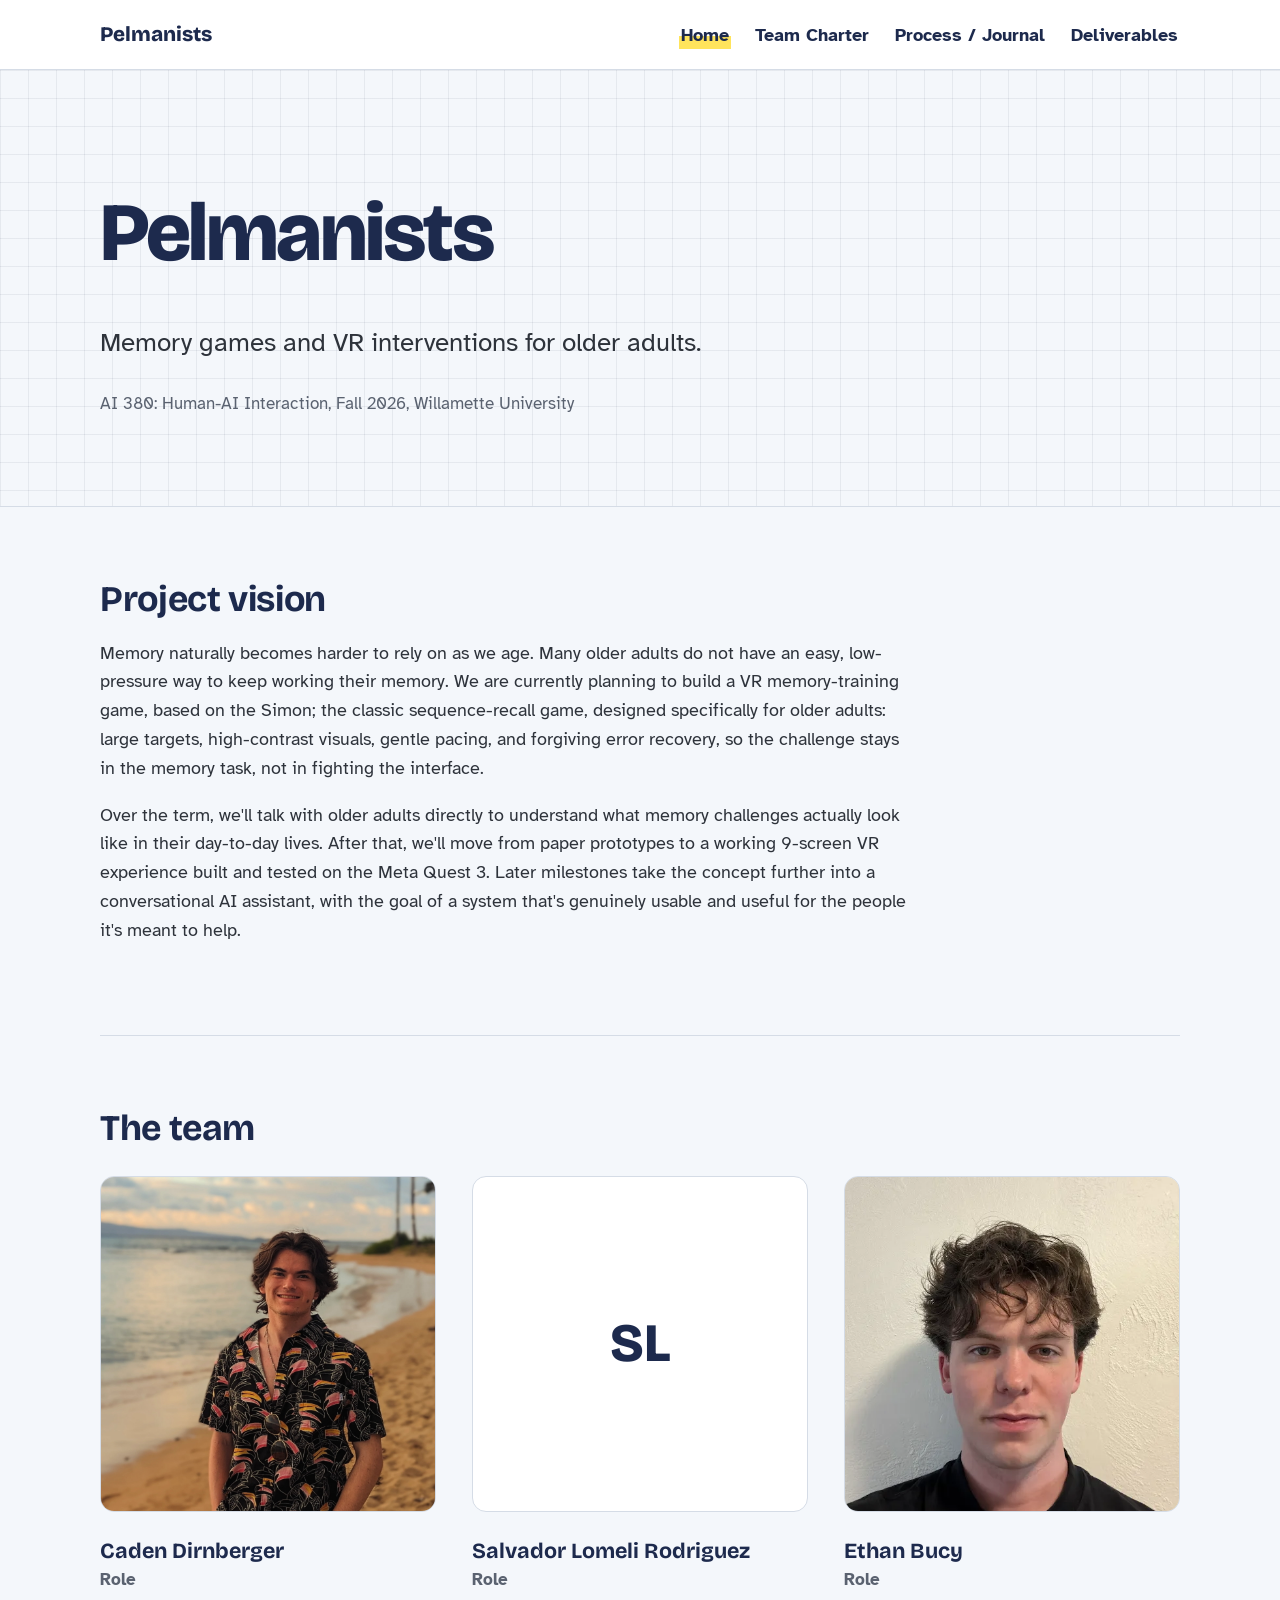
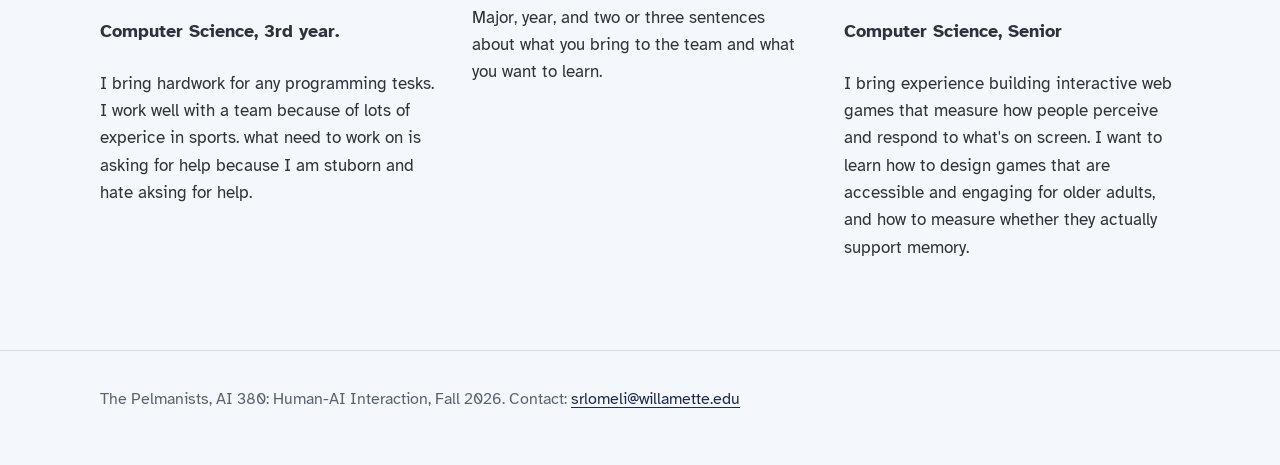
==== index.html @ e62ed093 "Ethan" ====
<!DOCTYPE html>
<html lang="en">
<head>
  <meta charset="utf-8">
  <meta name="viewport" content="width=device-width, initial-scale=1">
  <title>Pelmanists | Project Journal</title>
  <meta name="description" content="Project journal for the Pelmanists: process, research, prototypes, and deliverables.">
  <link rel="preconnect" href="https://fonts.googleapis.com">
  <link rel="preconnect" href="https://fonts.gstatic.com" crossorigin>
  <link href="https://fonts.googleapis.com/css2?family=Atkinson+Hyperlegible:wght@400;700&family=Bricolage+Grotesque:wght@700;800&display=swap" rel="stylesheet">
  <link rel="stylesheet" href="styles.css">
</head>
<body>
  <a class="skip-link" href="#main">Skip to main content</a>

  <header class="site-header">
    <div class="wrap">
      <a class="team-mark" href="index.html">Pelmanists</a>
      <nav class="site-nav" aria-label="Main">
        <ul>
          <li><a href="index.html" aria-current="page">Home</a></li>
          <li><a href="charter.html">Team Charter</a></li>
          <li><a href="journal.html">Process / Journal</a></li>
          <li><a href="deliverables.html">Deliverables</a></li>
        </ul>
      </nav>
    </div>
  </header>

  <main id="main">
    <div class="hero">
      <div class="wrap">
        <h1>Pelmanists</h1>
        <p class="tagline">Memory games and VR interventions for older adults.</p>
        <p class="course">AI 380: Human-AI Interaction, Fall 2026, Willamette University</p>
      </div>
    </div>

    <div class="wrap">
      <section aria-labelledby="vision-heading">
        <h2 id="vision-heading">Project vision</h2>
        <p>Memory naturally becomes harder to rely on as we age. Many older adults do not have an easy, low-pressure way to keep working their memory. We are currently planning to build a VR memory-training game, based on the Simon; the classic sequence-recall game, designed specifically for older adults: large targets, high-contrast visuals, gentle pacing, and forgiving error recovery, so the challenge stays in the memory task, not in fighting the interface.</p>
        <p>Over the term, we'll talk with older adults directly to understand what memory challenges actually look like in their day-to-day lives. After that, we'll move from paper prototypes to a working 9-screen VR experience built and tested on the Meta Quest 3. Later milestones take the concept further into a conversational AI assistant, with the goal of a system that's genuinely usable and useful for the people it's meant to help.</p>
      </section>

      <section aria-labelledby="team-heading">
        <h2 id="team-heading">The team</h2>
        <ul class="team-grid">
          <li class="member">
            <!-- Swap the avatar div for: <img src="images/firstname.jpg" alt="Portrait of Firstname Lastname"> -->
            <img src="images\IMG_20260925_131510.webp" alt="Portrait of Caden Dirnberger"> 
            <h3>Caden Dirnberger</h3>
            <p class="role">Role</p>
            <h4>Computer Science, 3rd year.</h4>
            <p>I bring hardwork for any programming tesks. I work well with a team because of lots of experice in sports. what need to work on is asking for help because I am stuborn and hate aksing for help.</p>
          </li>
          <li class="member">
            <div class="avatar" aria-hidden="true">SL</div>
            <h3>Salvador Lomeli Rodriguez</h3>
            <p class="role">Role</p>
            <p>Major, year, and two or three sentences about what you bring to the team and what you want to learn.</p>
          </li>
          <li class="member">
            <img src="images/ethan.webp" alt="Portrait of Ethan Bucy">
            <h3>Ethan Bucy</h3>
            <p class="role">Role</p>
            <h4>Computer Science, Senior</h4>
            <p>I bring experience building interactive web games that measure how people perceive and respond to what's on screen. I want to learn how to design games that are accessible and engaging for older adults, and how to measure whether they actually support memory.</p>
          </li>
        </ul>
      </section>
    </div>
  </main>

  <footer class="site-footer">
    <div class="wrap">
      <p>The Pelmanists, AI 380: Human-AI Interaction, Fall 2026. Contact: <a href="mailto:srlomeli@willamette.edu">srlomeli@willamette.edu</a></p>
    </div>
  </footer>
</body>
</html>
---- styles.css ----
/* ---------- Tokens ---------- */
:root {
  --paper: #f4f7fb;
  --surface: #ffffff;
  --ink: #1d2a4d;        /* headings, links */
  --graphite: #2e333b;   /* body text */
  --muted: #5a6270;
  --rule: #d5dce6;
  --highlight: #ffe45c;  /* the one bold element: highlighter marks */
  --grid: rgba(29, 42, 77, 0.07);
  --focus: #1d4ed8;
  --radius-sm: 4px;
  --radius-lg: 14px;
  --measure: 68ch;
  --font-display: "Bricolage Grotesque", "Segoe UI", system-ui, sans-serif;
  --font-body: "Atkinson Hyperlegible", "Segoe UI", system-ui, sans-serif;
}
@media (prefers-color-scheme: dark) {
  :root {
    --paper: #12161f;
    --surface: #1a2030;
    --ink: #c9d6ff;
    --graphite: #e3e6ec;
    --muted: #a3aab8;
    --rule: #2e3648;
    --highlight: #b8a22c;
    --grid: rgba(201, 214, 255, 0.06);
    --focus: #8fb0ff;
  }
}

/* ---------- Base ---------- */
*, *::before, *::after { box-sizing: border-box; }
html { font-size: 112.5%; }
body {
  margin: 0;
  background: var(--paper);
  color: var(--graphite);
  font-family: var(--font-body);
  line-height: 1.6;
}
img { max-width: 100%; display: block; }
h1, h2, h3 { font-family: var(--font-display); color: var(--ink); line-height: 1.15; margin: 0 0 0.5em; }
h1 { font-size: clamp(2.4rem, 7vw, 4.6rem); font-weight: 800; letter-spacing: -0.03em; }
h2 { font-size: clamp(1.5rem, 3vw, 2rem); font-weight: 700; letter-spacing: -0.01em; }
h3 { font-size: 1.2rem; font-weight: 700; }
p { margin: 0 0 1em; max-width: var(--measure); }
a { color: var(--ink); text-underline-offset: 3px; }
a:hover { text-decoration-thickness: 3px; }
:focus-visible { outline: 3px solid var(--focus); outline-offset: 3px; border-radius: 2px; }

.skip-link {
  position: absolute; left: 1rem; top: -4rem;
  background: var(--ink); color: var(--paper);
  padding: 0.6rem 1rem; z-index: 10; border-radius: var(--radius-sm);
}
.skip-link:focus { top: 1rem; }

.wrap { width: min(1080px, 100% - 2.5rem); margin-inline: auto; }

/* ---------- Header / nav ---------- */
.site-header { border-bottom: 1px solid var(--rule); background: var(--surface); }
.site-header .wrap {
  display: flex; flex-wrap: wrap; align-items: center; justify-content: space-between;
  gap: 0.75rem; padding-block: 1rem;
}
.team-mark { font-family: var(--font-display); font-weight: 800; font-size: 1.15rem; color: var(--ink); text-decoration: none; }
.site-nav ul { list-style: none; display: flex; flex-wrap: wrap; gap: 0.25rem 1.25rem; margin: 0; padding: 0; }
.site-nav a { text-decoration: none; font-weight: 700; padding: 0.2rem 0.1rem; }
.site-nav a[aria-current="page"] {
  background: linear-gradient(transparent 55%, var(--highlight) 55%);
}

/* ---------- Hero (graph-paper) ---------- */
.hero {
  background-color: var(--paper);
  background-image:
    linear-gradient(var(--grid) 1px, transparent 1px),
    linear-gradient(90deg, var(--grid) 1px, transparent 1px);
  background-size: 28px 28px;
  padding-block: clamp(3rem, 9vw, 6.5rem) clamp(2.5rem, 6vw, 4rem);
  border-bottom: 1px solid var(--rule);
}
.hero .tagline { font-size: clamp(1.15rem, 2.2vw, 1.45rem); color: var(--graphite); max-width: 40ch; }
.hero .course { color: var(--muted); font-size: 0.95rem; }

main section { padding-block: clamp(2.5rem, 6vw, 4rem); }
main section + section { border-top: 1px solid var(--rule); }
.page-intro { padding-block: clamp(2.5rem, 6vw, 4rem) 1rem; }
.page-intro h1 { font-size: clamp(2rem, 5vw, 3.2rem); }

/* ---------- Team ---------- */
.team-grid {
  display: grid; gap: 2rem;
  grid-template-columns: repeat(auto-fit, minmax(220px, 1fr));
  list-style: none; padding: 0; margin: 1.5rem 0 0;
}
.member img, .member .avatar {
  width: 100%; aspect-ratio: 1; object-fit: cover;
  border-radius: var(--radius-lg); margin-bottom: 0.9rem;
  background: var(--surface); border: 1px solid var(--rule);
}
.member .avatar {
  display: grid; place-items: center;
  font-family: var(--font-display); font-size: 3rem; font-weight: 800; color: var(--ink);
}
.member h3 { margin-bottom: 0.1rem; }
.member .role { color: var(--muted); font-weight: 700; font-size: 0.95rem; margin-bottom: 0.6rem; }
.member p { font-size: 0.95rem; }

/* ---------- Journal timeline ---------- */
.timeline { list-style: none; padding: 0; margin: 0; border-left: 3px solid var(--rule); }
.entry { position: relative; padding: 0 0 2.75rem 1.75rem; }
.entry::before {
  content: ""; position: absolute; left: -9px; top: 0.45rem;
  width: 15px; height: 15px; border-radius: 50%;
  background: var(--highlight); border: 3px solid var(--ink);
}
.entry .date { color: var(--muted); font-size: 0.95rem; display: block; margin-bottom: 0.25rem; }
.entry h2 { font-size: 1.45rem; }
.entry h3 { font-size: 1.02rem; margin-top: 1.1rem; }
.entry ul { max-width: var(--measure); padding-left: 1.2rem; }
.entry figure { margin: 1rem 0; max-width: 560px; }
.entry figcaption { color: var(--muted); font-size: 0.9rem; margin-top: 0.4rem; }

/* ---------- Deliverables table ---------- */
.table-scroll { overflow-x: auto; }
table { border-collapse: collapse; width: 100%; min-width: 560px; background: var(--surface); }
caption { text-align: left; color: var(--muted); padding-bottom: 0.75rem; }
th, td { text-align: left; padding: 0.85rem 1rem; border-bottom: 1px solid var(--rule); vertical-align: top; }
thead th { font-family: var(--font-display); color: var(--ink); border-bottom: 2px solid var(--ink); }
.status { font-weight: 700; white-space: nowrap; }
.status.done { background: linear-gradient(transparent 55%, var(--highlight) 55%); }
.status.upcoming { color: var(--muted); }
.status.progress { color: var(--ink); border-bottom: 2px dashed var(--ink); }

/* ---------- Footer ---------- */
.site-footer { border-top: 1px solid var(--rule); padding-block: 2rem; color: var(--muted); font-size: 0.9rem; }

@media (prefers-reduced-motion: reduce) {
  * { scroll-behavior: auto !important; transition: none !important; animation: none !important; }
}

.visually-hidden {
  position: absolute !important; width: 1px; height: 1px; overflow: hidden;
  clip: rect(0 0 0 0); white-space: nowrap;
}
code { font-size: 0.9em; background: var(--surface); padding: 0.1em 0.35em; border-radius: var(--radius-sm); border: 1px solid var(--rule); }
.ai-note { font-size: 0.85rem; margin-top: 0.5rem; }

/* ---------- Team charter ---------- */
.charter-list { margin: 1rem 0 2rem; padding: 0; }
.charter-list > div { padding: 0.9rem 0; border-bottom: 1px solid var(--rule); }
.charter-list dt { font-family: var(--font-display); font-weight: 700; color: var(--ink); margin-bottom: 0.25rem; }
.charter-list dd { margin: 0; max-width: var(--measure); }
.charter-list dd ul { margin: 0; padding-left: 1.2rem; }
.charter-list .pending { color: var(--muted); font-style: italic; }
main section h3 { margin-top: 1.5rem; }
.agreement { max-width: var(--measure); padding-left: 1.2rem; }
.signatures { list-style: none; padding: 0; margin: 1.5rem 0 0; display: grid; gap: 0.75rem; max-width: var(--measure); }
.signatures li { display: flex; flex-wrap: wrap; justify-content: space-between; gap: 0.5rem; padding-bottom: 0.4rem; border-bottom: 2px solid var(--ink); }
.sig-name { font-family: var(--font-display); font-weight: 700; color: var(--ink); font-size: 1.15rem; }
.signatures time { color: var(--muted); }
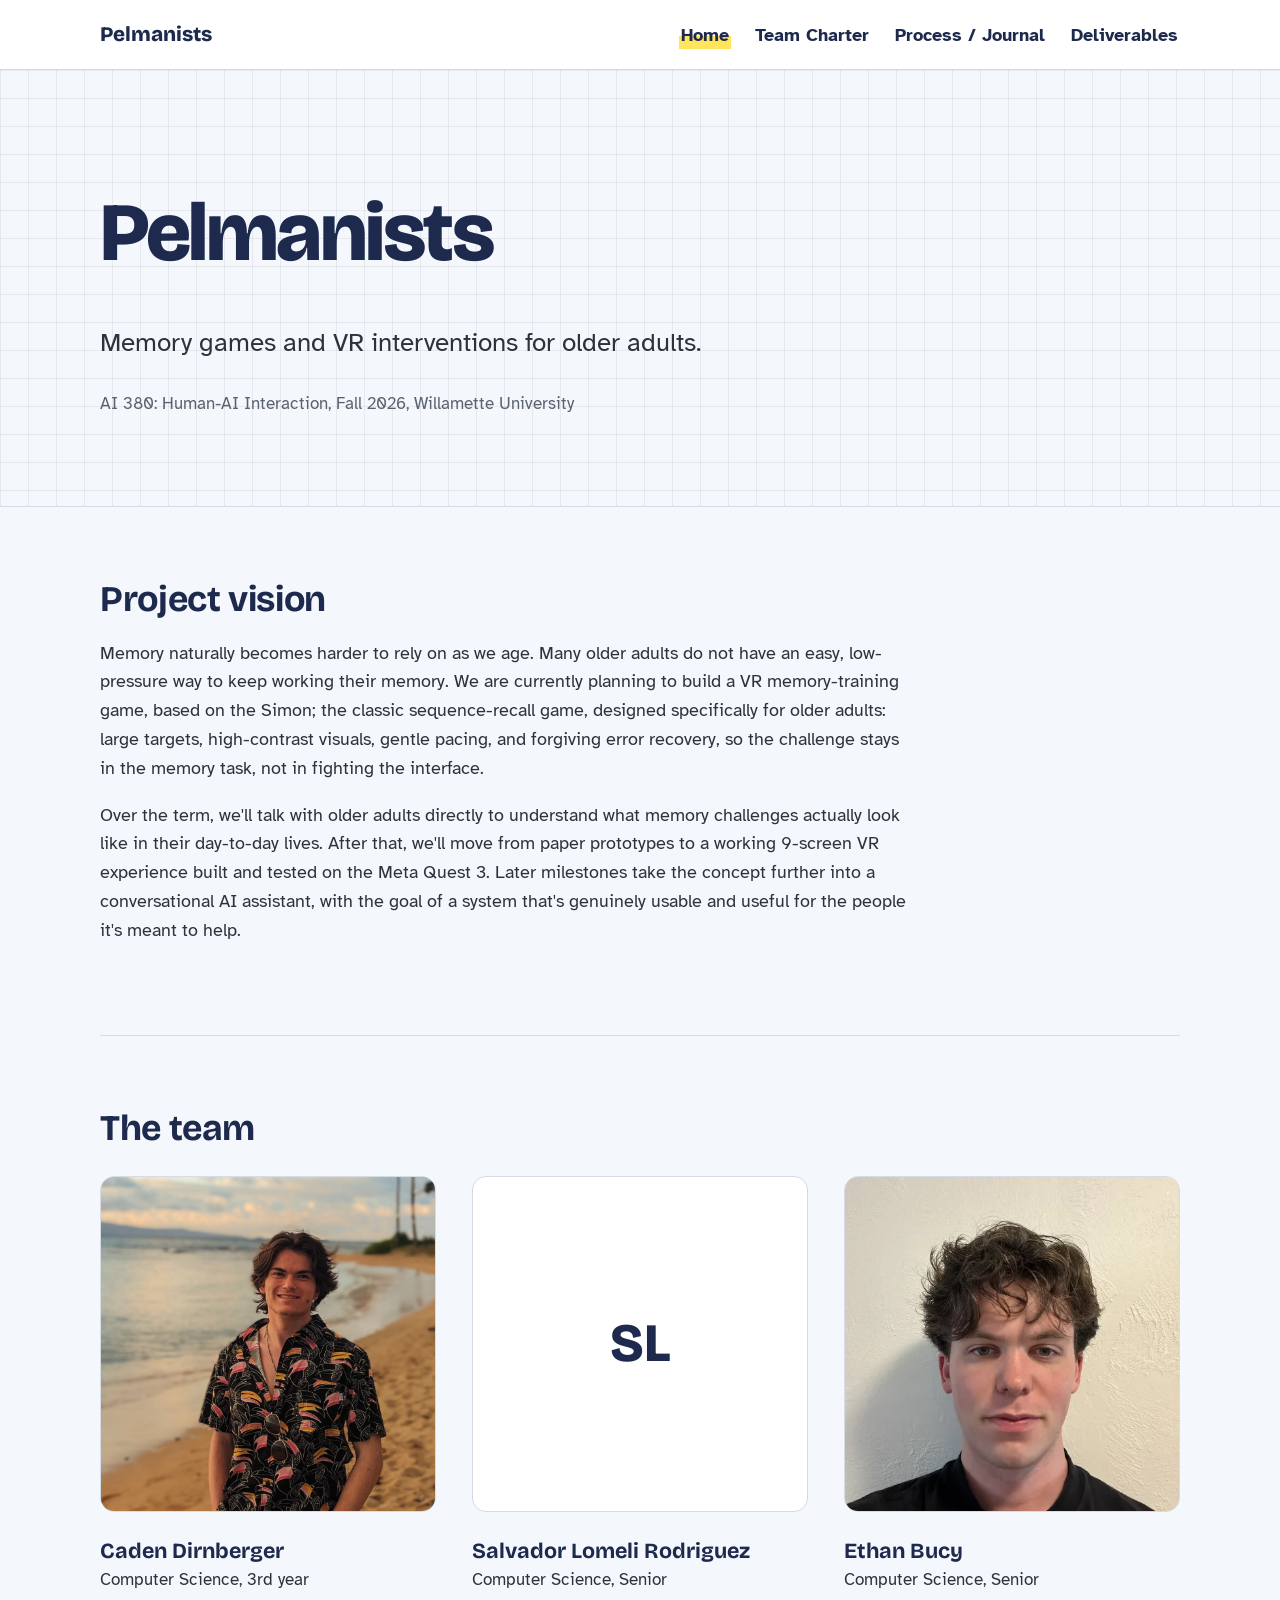
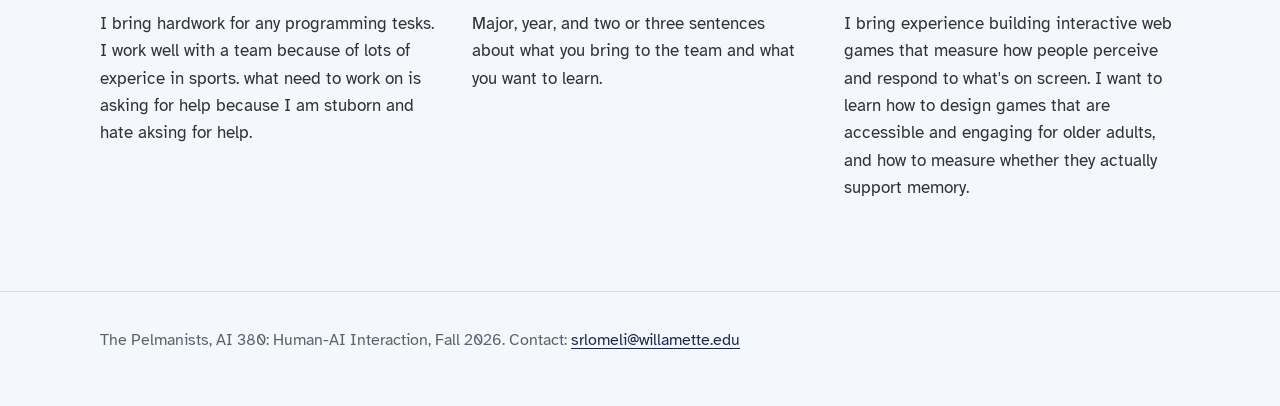
==== commit ce819623: "Update team member descriptions and styling for consistency" ====
--- a/index.html
+++ b/index.html
@@ -50,21 +50,19 @@
             <!-- Swap the avatar div for: <img src="images/firstname.jpg" alt="Portrait of Firstname Lastname"> -->
             <img src="images\IMG_20260925_131510.webp" alt="Portrait of Caden Dirnberger"> 
             <h3>Caden Dirnberger</h3>
-            <p class="role">Role</p>
-            <h4>Computer Science, 3rd year.</h4>
+            <p class="member-year">Computer Science, 3rd year</p>
             <p>I bring hardwork for any programming tesks. I work well with a team because of lots of experice in sports. what need to work on is asking for help because I am stuborn and hate aksing for help.</p>
           </li>
           <li class="member">
             <div class="avatar" aria-hidden="true">SL</div>
             <h3>Salvador Lomeli Rodriguez</h3>
-            <p class="role">Role</p>
+            <p class="member-year">Computer Science, Senior</p>
             <p>Major, year, and two or three sentences about what you bring to the team and what you want to learn.</p>
           </li>
           <li class="member">
             <img src="images/ethan.webp" alt="Portrait of Ethan Bucy">
             <h3>Ethan Bucy</h3>
-            <p class="role">Role</p>
-            <h4>Computer Science, Senior</h4>
+            <p class="member-year">Computer Science, Senior</p>
             <p>I bring experience building interactive web games that measure how people perceive and respond to what's on screen. I want to learn how to design games that are accessible and engaging for older adults, and how to measure whether they actually support memory.</p>
           </li>
         </ul>
--- a/styles.css
+++ b/styles.css
@@ -105,7 +105,7 @@
   font-family: var(--font-display); font-size: 3rem; font-weight: 800; color: var(--ink);
 }
 .member h3 { margin-bottom: 0.1rem; }
-.member .role { color: var(--muted); font-weight: 700; font-size: 0.95rem; margin-bottom: 0.6rem; }
+.member .major-year { color: var(--muted); font-weight: 700; font-size: 0.95rem; margin-bottom: 0.6rem; }
 .member p { font-size: 0.95rem; }
 
 /* ---------- Journal timeline ---------- */
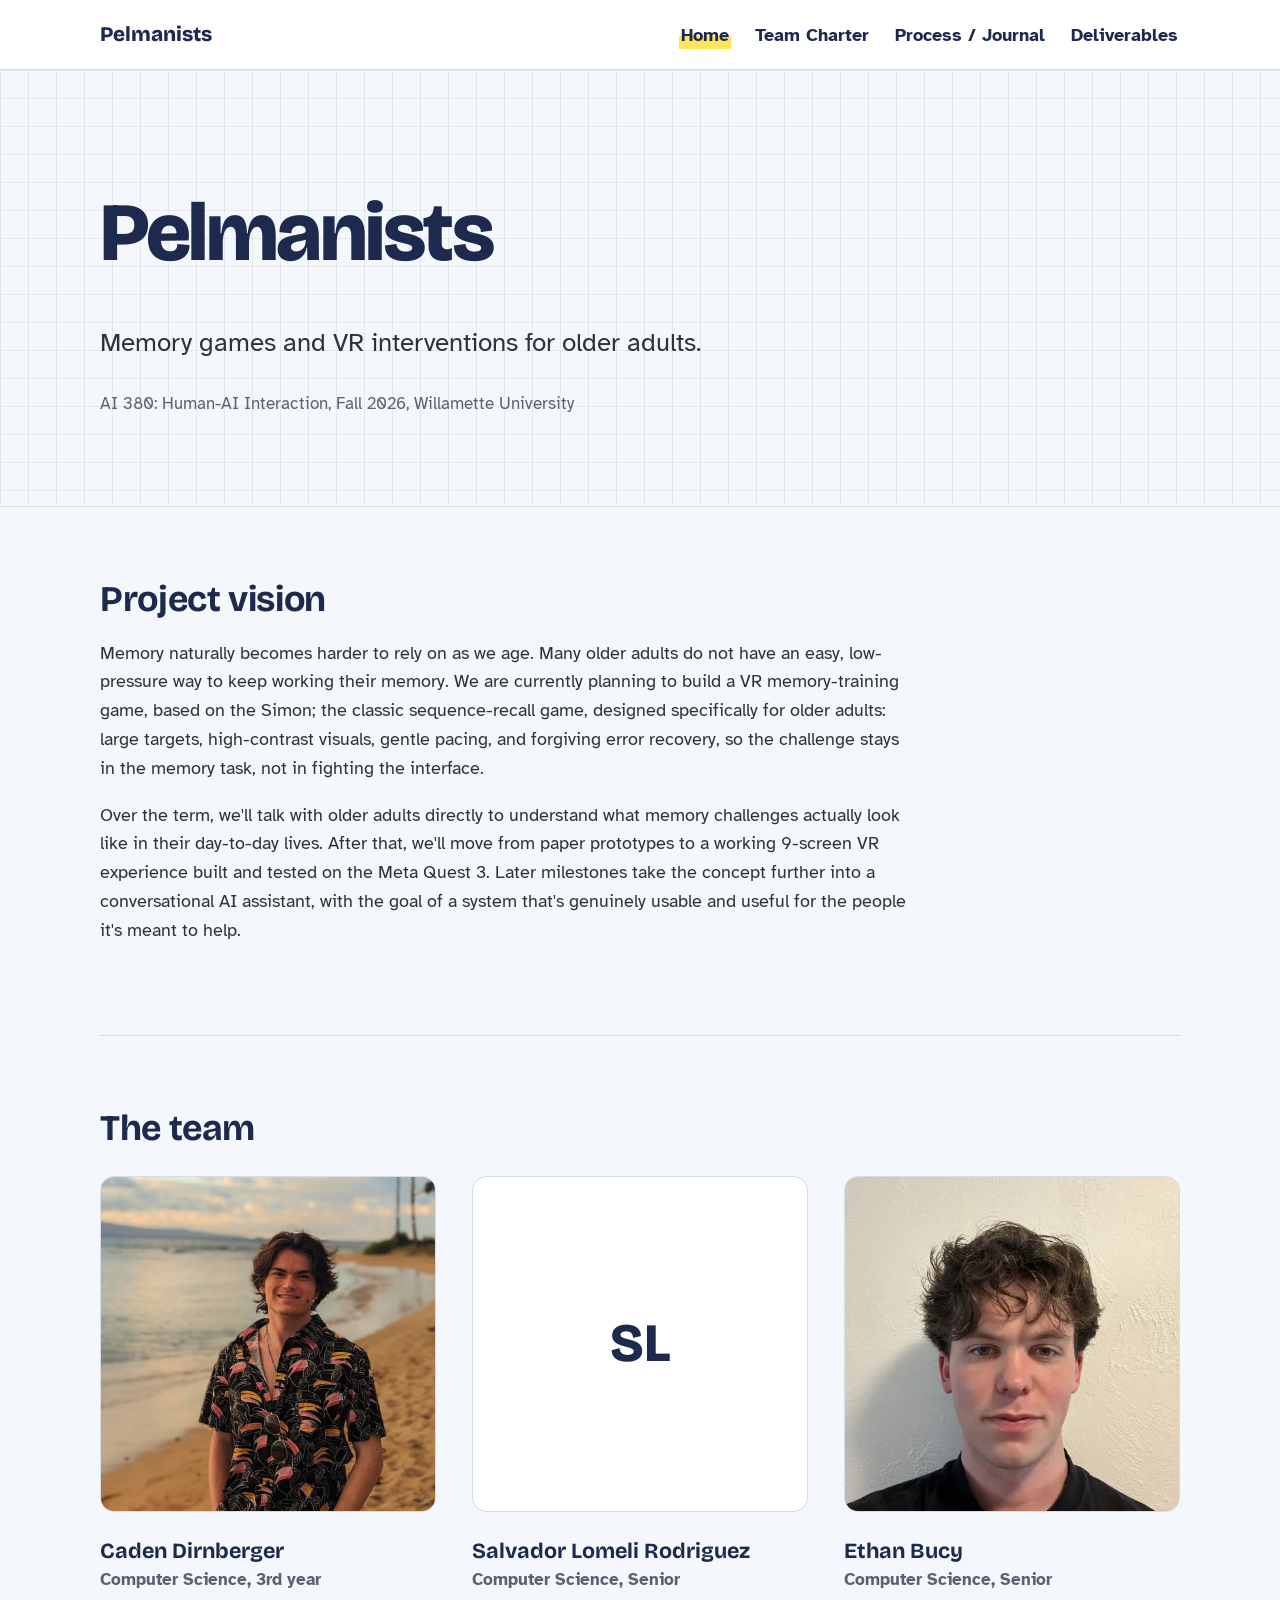
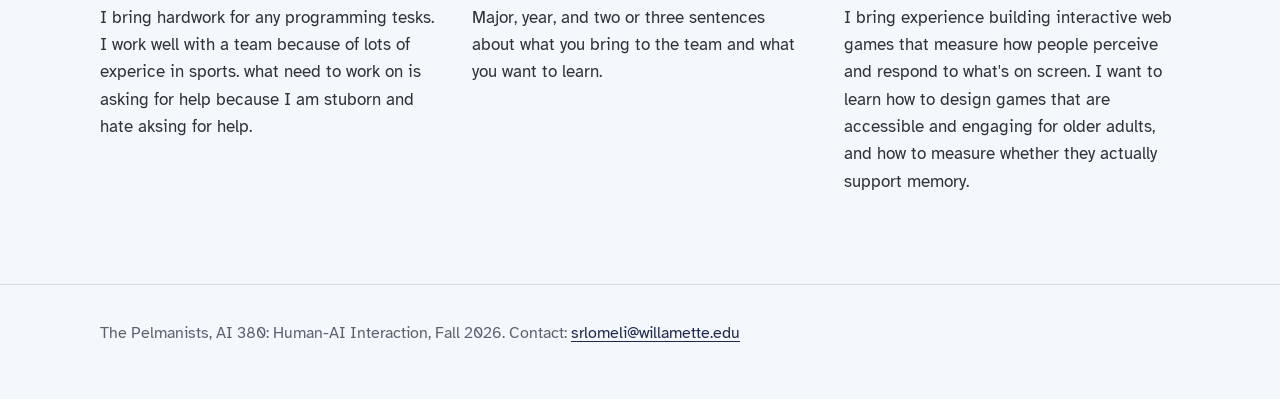
==== commit 5eb50d1a: "fix major-year styling" ====
--- a/index.html
+++ b/index.html
@@ -50,19 +50,19 @@
             <!-- Swap the avatar div for: <img src="images/firstname.jpg" alt="Portrait of Firstname Lastname"> -->
             <img src="images\IMG_20260925_131510.webp" alt="Portrait of Caden Dirnberger"> 
             <h3>Caden Dirnberger</h3>
-            <p class="member-year">Computer Science, 3rd year</p>
+            <p class="major-year">Computer Science, 3rd year</p>
             <p>I bring hardwork for any programming tesks. I work well with a team because of lots of experice in sports. what need to work on is asking for help because I am stuborn and hate aksing for help.</p>
           </li>
           <li class="member">
             <div class="avatar" aria-hidden="true">SL</div>
             <h3>Salvador Lomeli Rodriguez</h3>
-            <p class="member-year">Computer Science, Senior</p>
+            <p class="major-year">Computer Science, Senior</p>
             <p>Major, year, and two or three sentences about what you bring to the team and what you want to learn.</p>
           </li>
           <li class="member">
             <img src="images/ethan.webp" alt="Portrait of Ethan Bucy">
             <h3>Ethan Bucy</h3>
-            <p class="member-year">Computer Science, Senior</p>
+            <p class="major-year">Computer Science, Senior</p>
             <p>I bring experience building interactive web games that measure how people perceive and respond to what's on screen. I want to learn how to design games that are accessible and engaging for older adults, and how to measure whether they actually support memory.</p>
           </li>
         </ul>
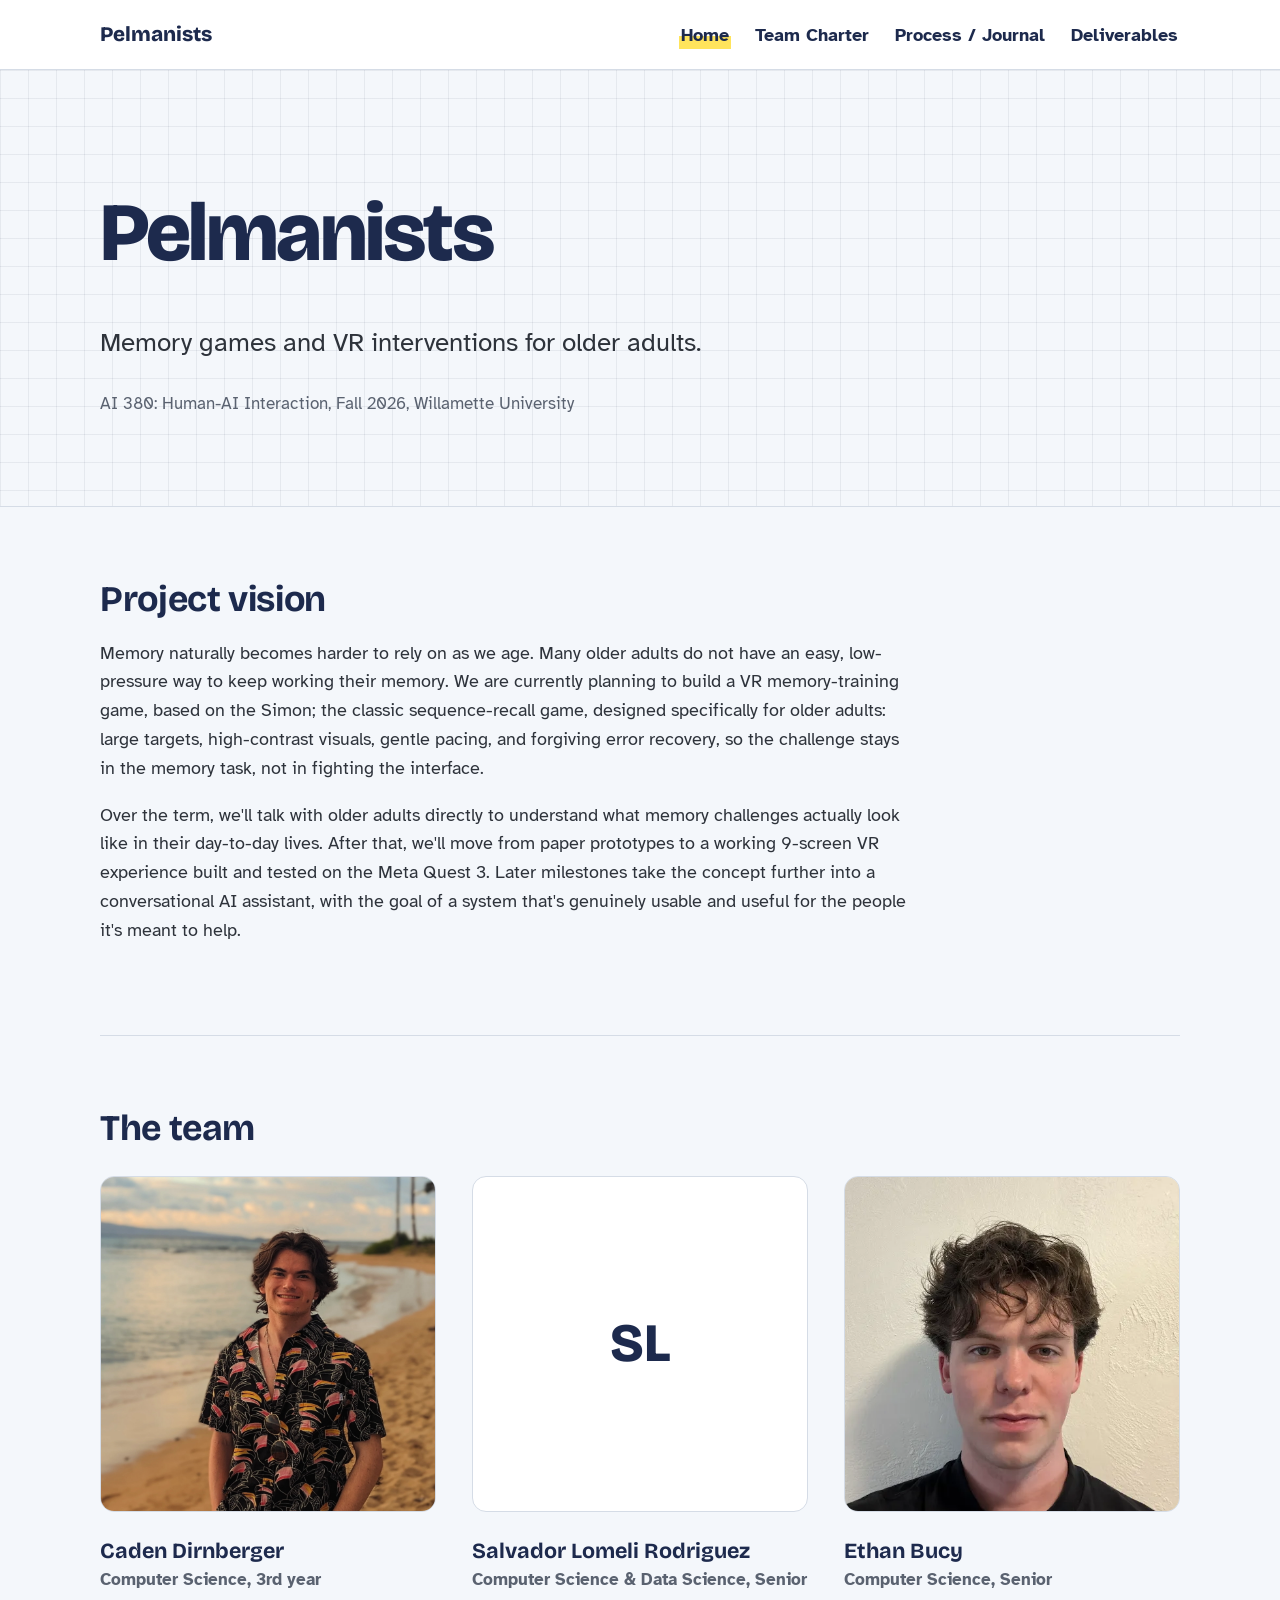
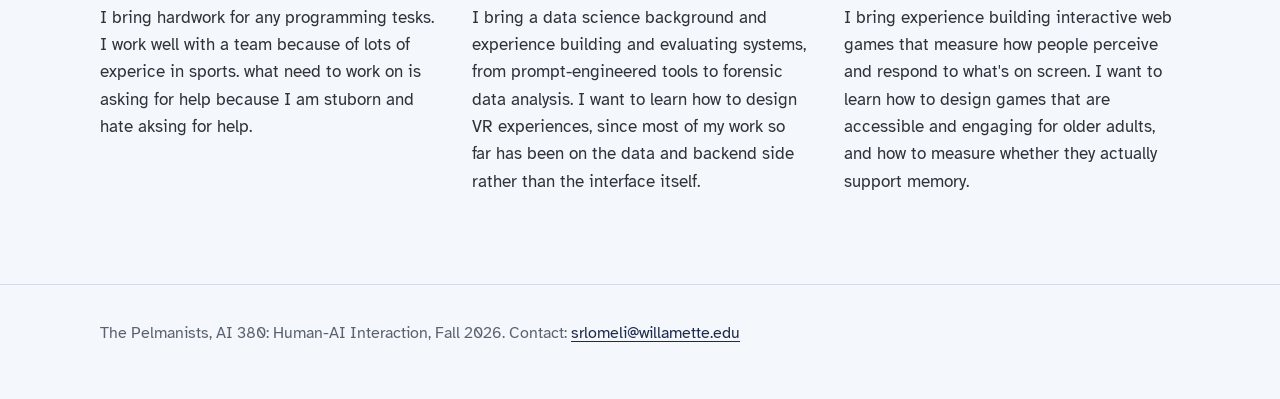
==== commit 2b2d8122: "Update team member description and major/year details" ====
--- a/index.html
+++ b/index.html
@@ -56,8 +56,8 @@
           <li class="member">
             <div class="avatar" aria-hidden="true">SL</div>
             <h3>Salvador Lomeli Rodriguez</h3>
-            <p class="major-year">Computer Science, Senior</p>
-            <p>Major, year, and two or three sentences about what you bring to the team and what you want to learn.</p>
+            <p class="major-year">Computer Science & Data Science, Senior</p>
+            <p>I bring a data science background and experience building and evaluating systems, from prompt-engineered tools to forensic data analysis. I want to learn how to design VR experiences, since most of my work so far has been on the data and backend side rather than the interface itself.</p>
           </li>
           <li class="member">
             <img src="images/ethan.webp" alt="Portrait of Ethan Bucy">
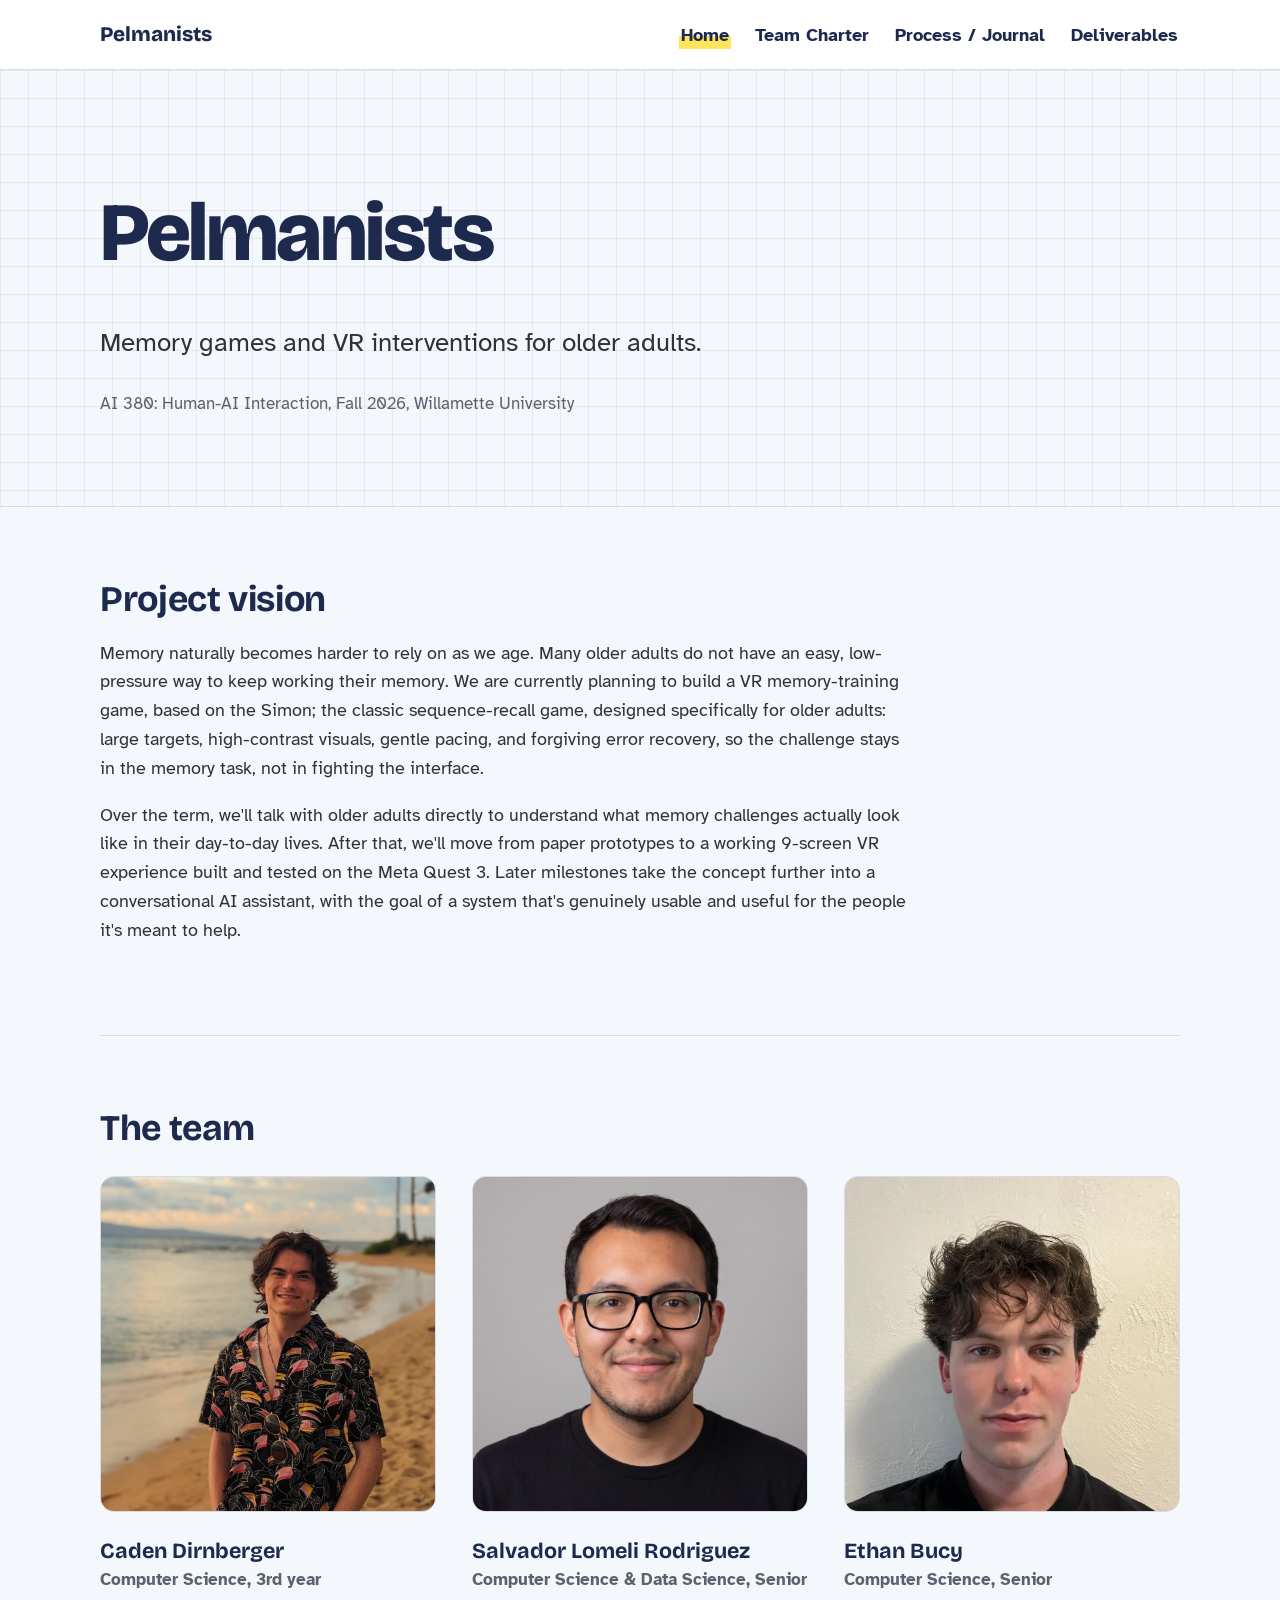
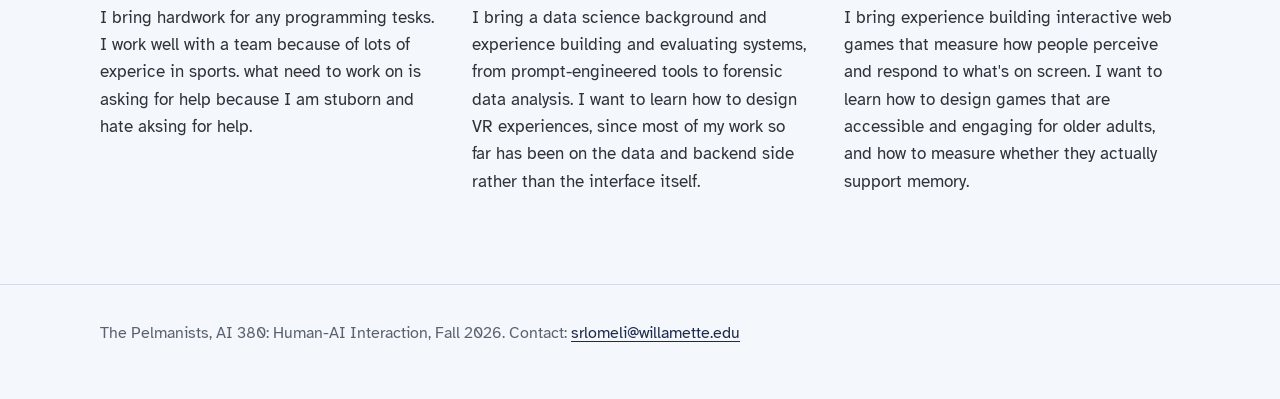
==== commit e7bbb9e5: "salvador's image" ====
--- a/index.html
+++ b/index.html
@@ -54,7 +54,7 @@
             <p>I bring hardwork for any programming tesks. I work well with a team because of lots of experice in sports. what need to work on is asking for help because I am stuborn and hate aksing for help.</p>
           </li>
           <li class="member">
-            <div class="avatar" aria-hidden="true">SL</div>
+            <img src="images/salvador.jpg" alt="Portrait of Salvador Lomeli Rodriguez">
             <h3>Salvador Lomeli Rodriguez</h3>
             <p class="major-year">Computer Science & Data Science, Senior</p>
             <p>I bring a data science background and experience building and evaluating systems, from prompt-engineered tools to forensic data analysis. I want to learn how to design VR experiences, since most of my work so far has been on the data and backend side rather than the interface itself.</p>
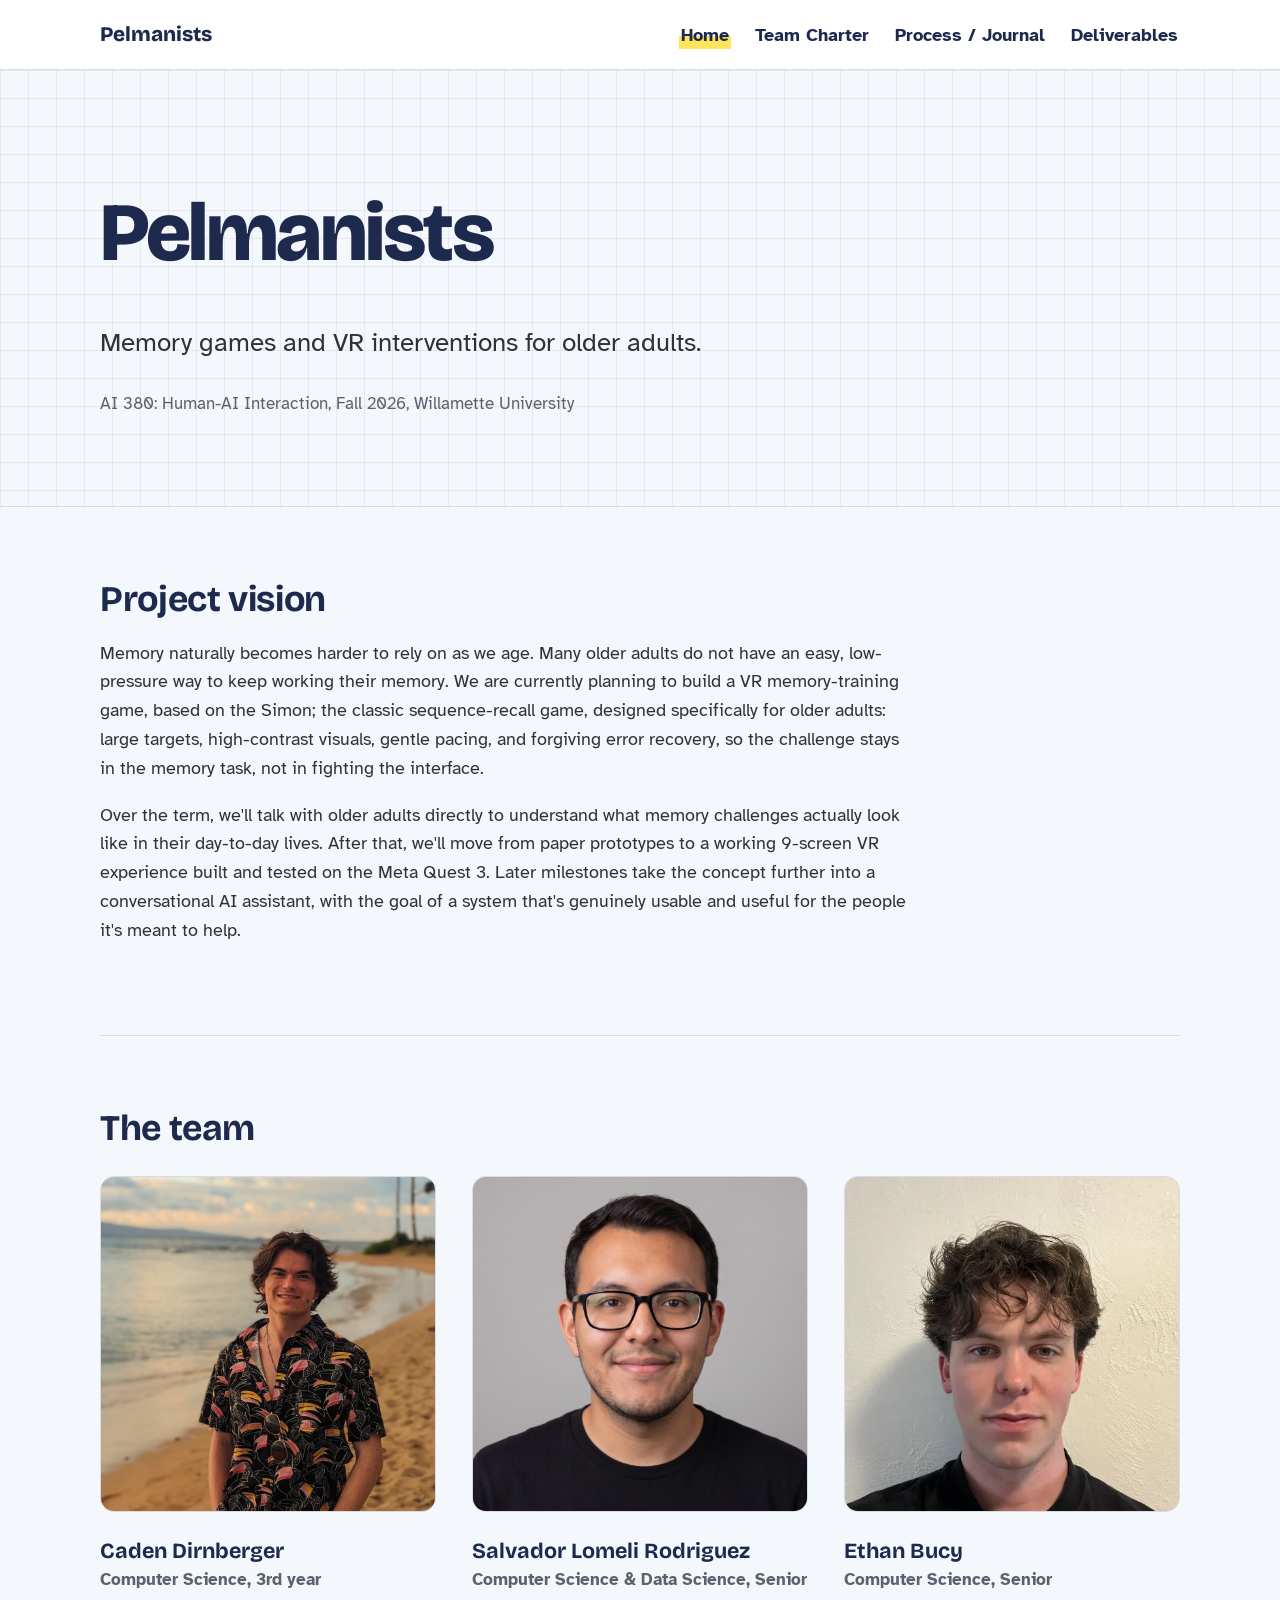
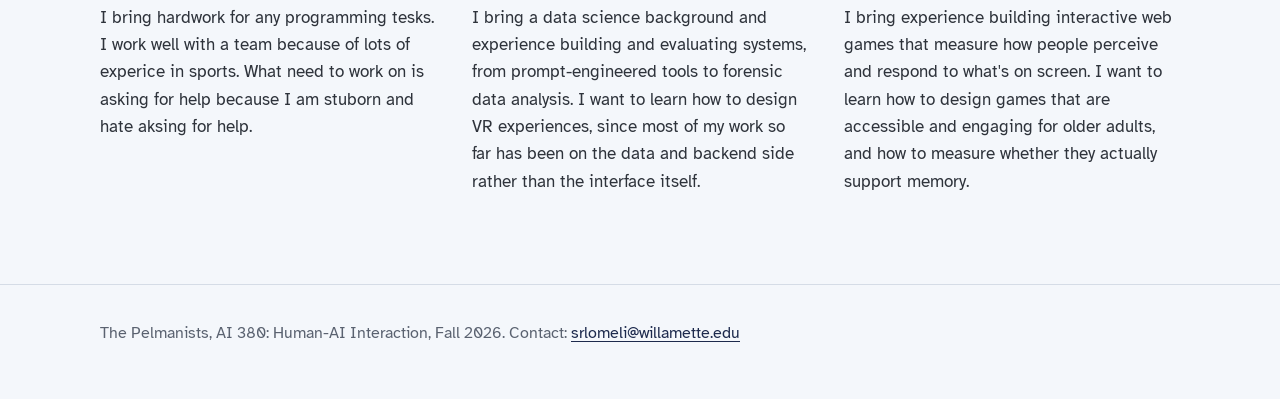
==== commit 8eb8e686: "spelling" ====
--- a/index.html
+++ b/index.html
@@ -51,7 +51,7 @@
             <img src="images\IMG_20260925_131510.webp" alt="Portrait of Caden Dirnberger"> 
             <h3>Caden Dirnberger</h3>
             <p class="major-year">Computer Science, 3rd year</p>
-            <p>I bring hardwork for any programming tesks. I work well with a team because of lots of experice in sports. what need to work on is asking for help because I am stuborn and hate aksing for help.</p>
+            <p>I bring hardwork for any programming tesks. I work well with a team because of lots of experice in sports. What need to work on is asking for help because I am stuborn and hate aksing for help.</p>
           </li>
           <li class="member">
             <img src="images/salvador.jpg" alt="Portrait of Salvador Lomeli Rodriguez">
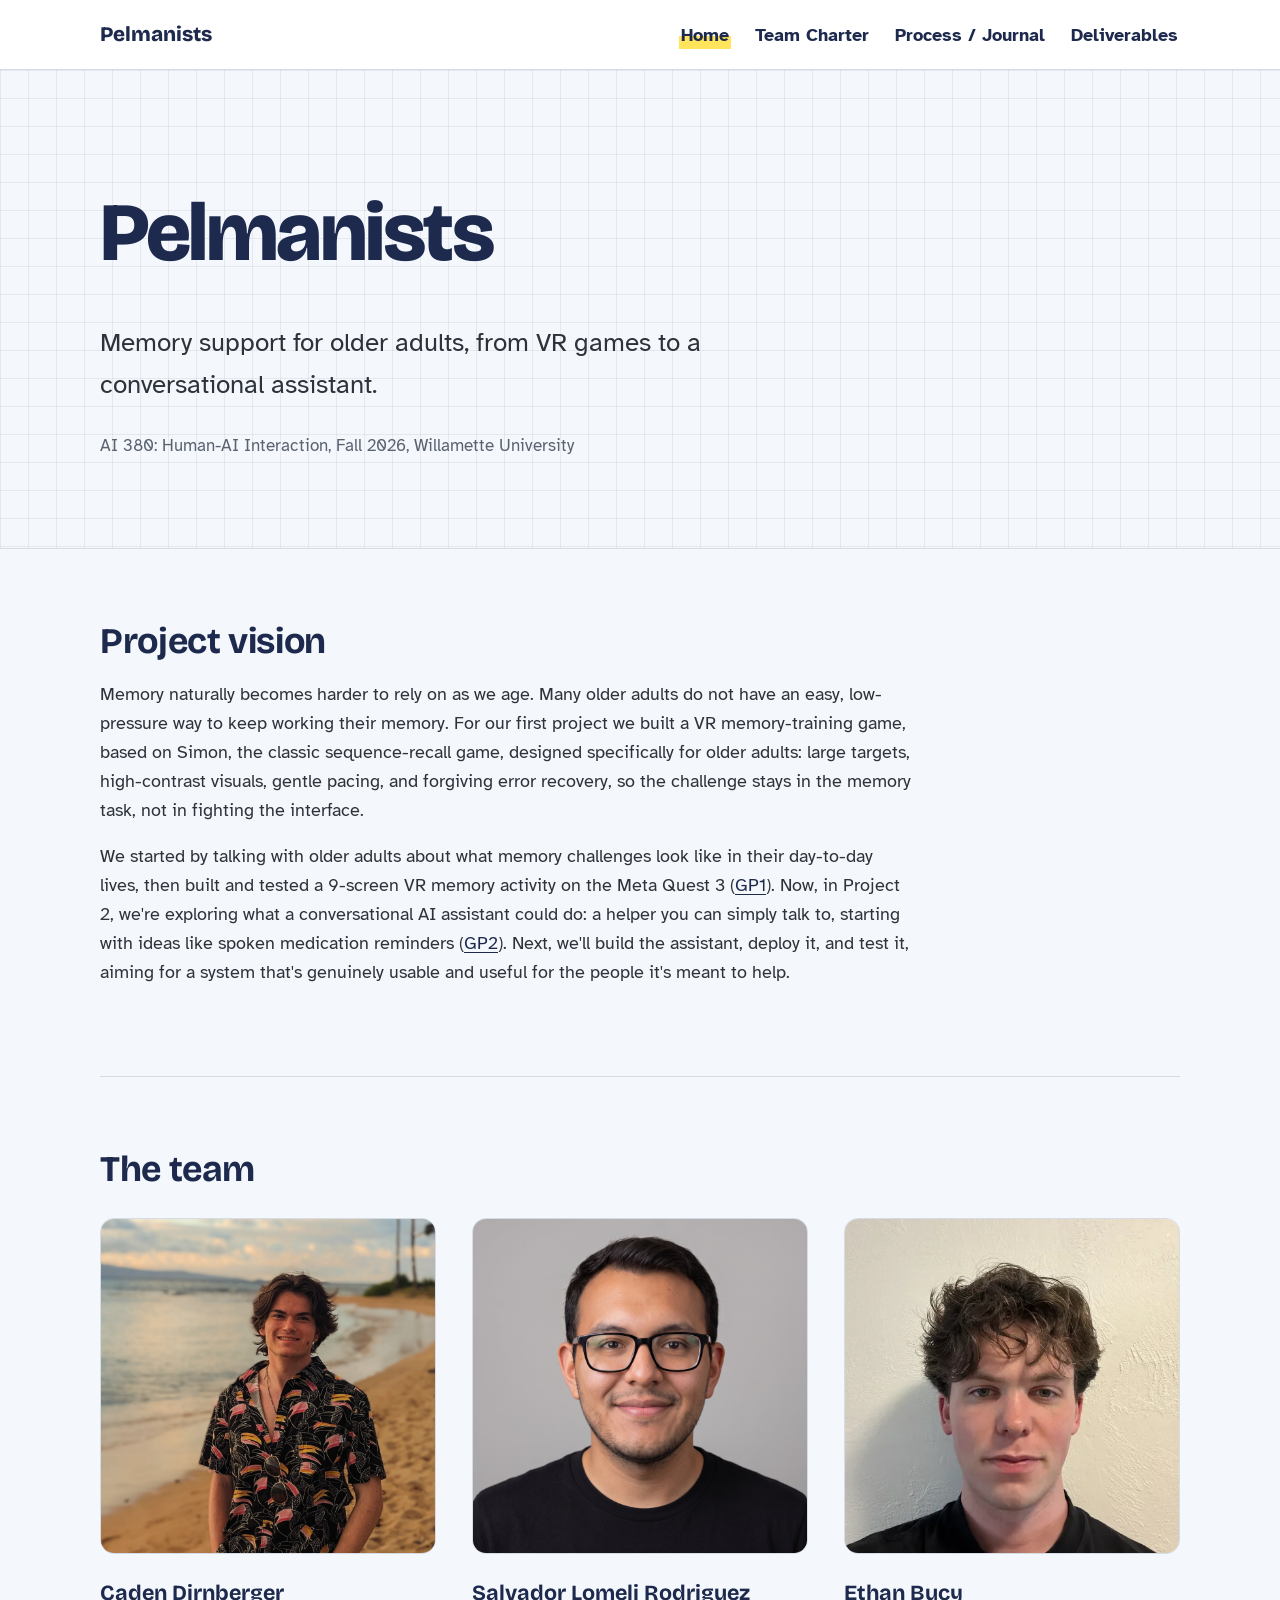
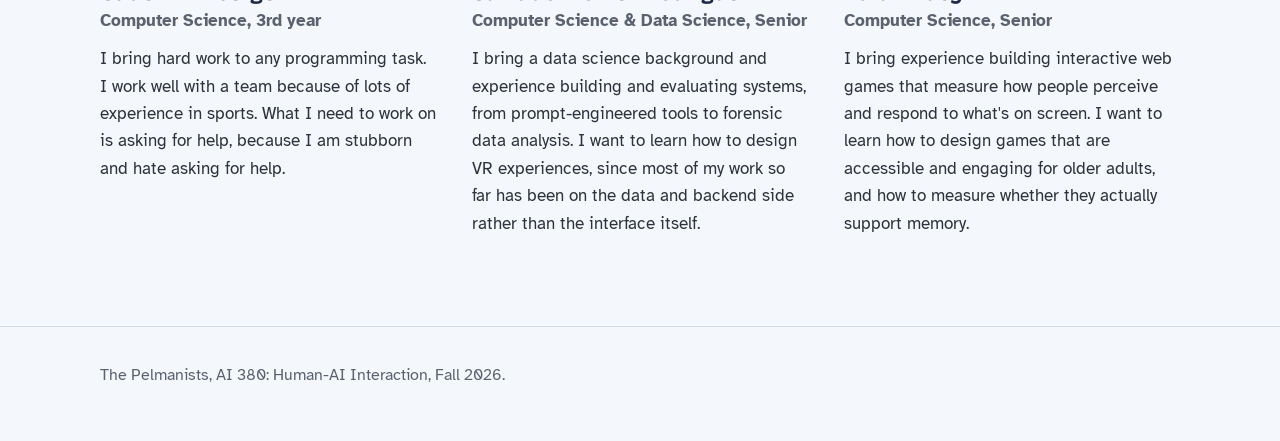
==== commit 10da8d76: "fix the gp1 broken link, update the index.html to include the new project, gp2 added, journal update" ====
--- a/index.html
+++ b/index.html
@@ -3,8 +3,8 @@
 <head>
   <meta charset="utf-8">
   <meta name="viewport" content="width=device-width, initial-scale=1">
-  <title>Pelmanists | Project Journal</title>
-  <meta name="description" content="Project journal for the Pelmanists: process, research, prototypes, and deliverables.">
+  <title>Pelmanists</title>
+  <meta name="description" content="The Pelmanists: memory support for older adults, from a VR memory game to a conversational AI assistant. AI 380, Fall 2026.">
   <link rel="preconnect" href="https://fonts.googleapis.com">
   <link rel="preconnect" href="https://fonts.gstatic.com" crossorigin>
   <link href="https://fonts.googleapis.com/css2?family=Atkinson+Hyperlegible:wght@400;700&family=Bricolage+Grotesque:wght@700;800&display=swap" rel="stylesheet">
@@ -31,7 +31,7 @@
     <div class="hero">
       <div class="wrap">
         <h1>Pelmanists</h1>
-        <p class="tagline">Memory games and VR interventions for older adults.</p>
+        <p class="tagline">Memory support for older adults, from VR games to a conversational assistant.</p>
         <p class="course">AI 380: Human-AI Interaction, Fall 2026, Willamette University</p>
       </div>
     </div>
@@ -39,8 +39,8 @@
     <div class="wrap">
       <section aria-labelledby="vision-heading">
         <h2 id="vision-heading">Project vision</h2>
-        <p>Memory naturally becomes harder to rely on as we age. Many older adults do not have an easy, low-pressure way to keep working their memory. We are currently planning to build a VR memory-training game, based on the Simon; the classic sequence-recall game, designed specifically for older adults: large targets, high-contrast visuals, gentle pacing, and forgiving error recovery, so the challenge stays in the memory task, not in fighting the interface.</p>
-        <p>Over the term, we'll talk with older adults directly to understand what memory challenges actually look like in their day-to-day lives. After that, we'll move from paper prototypes to a working 9-screen VR experience built and tested on the Meta Quest 3. Later milestones take the concept further into a conversational AI assistant, with the goal of a system that's genuinely usable and useful for the people it's meant to help.</p>
+        <p>Memory naturally becomes harder to rely on as we age. Many older adults do not have an easy, low-pressure way to keep working their memory. For our first project we built a VR memory-training game, based on Simon, the classic sequence-recall game, designed specifically for older adults: large targets, high-contrast visuals, gentle pacing, and forgiving error recovery, so the challenge stays in the memory task, not in fighting the interface.</p>
+        <p>We started by talking with older adults about what memory challenges look like in their day-to-day lives, then built and tested a 9-screen VR memory activity on the Meta Quest 3 (<a href="gp1.html">GP1</a>). Now, in Project 2, we're exploring what a conversational AI assistant could do: a helper you can simply talk to, starting with ideas like spoken medication reminders (<a href="gp2.html">GP2</a>). Next, we'll build the assistant, deploy it, and test it, aiming for a system that's genuinely usable and useful for the people it's meant to help.</p>
       </section>
 
       <section aria-labelledby="team-heading">
@@ -51,7 +51,7 @@
             <img src="images\IMG_20260925_131510.webp" alt="Portrait of Caden Dirnberger"> 
             <h3>Caden Dirnberger</h3>
             <p class="major-year">Computer Science, 3rd year</p>
-            <p>I bring hardwork for any programming tesks. I work well with a team because of lots of experice in sports. What need to work on is asking for help because I am stuborn and hate aksing for help.</p>
+            <p>I bring hard work to any programming task. I work well with a team because of lots of experience in sports. What I need to work on is asking for help, because I am stubborn and hate asking for help.</p>
           </li>
           <li class="member">
             <img src="images/salvador.jpg" alt="Portrait of Salvador Lomeli Rodriguez">
@@ -72,7 +72,7 @@
 
   <footer class="site-footer">
     <div class="wrap">
-      <p>The Pelmanists, AI 380: Human-AI Interaction, Fall 2026. Contact: <a href="mailto:srlomeli@willamette.edu">srlomeli@willamette.edu</a></p>
+      <p>The Pelmanists, AI 380: Human-AI Interaction, Fall 2026.</p>
     </div>
   </footer>
 </body>
--- a/styles.css
+++ b/styles.css
@@ -161,3 +161,40 @@
 .signatures li { display: flex; flex-wrap: wrap; justify-content: space-between; gap: 0.5rem; padding-bottom: 0.4rem; border-bottom: 2px solid var(--ink); }
 .sig-name { font-family: var(--font-display); font-weight: 700; color: var(--ink); font-size: 1.15rem; }
 .signatures time { color: var(--muted); }
+
+/* ---------- GP1 page ---------- */
+.todo {
+  background: var(--highlight); color: #1d2a4d;
+  padding: 0.05em 0.35em; border-radius: var(--radius-sm); font-weight: 700;
+}
+.todo-block {
+  border: 2px dashed var(--ink); border-radius: var(--radius-sm);
+  padding: 0.9rem 1rem; margin: 1rem 0; max-width: var(--measure);
+}
+.todo-block p:last-child, .todo-block ul:last-child { margin-bottom: 0; }
+.facts { margin: 1rem 0; padding: 0; max-width: var(--measure); }
+.facts > div { display: grid; grid-template-columns: 11rem 1fr; gap: 0.25rem 1rem; padding: 0.55rem 0; border-bottom: 1px solid var(--rule); }
+.facts dt { font-weight: 700; color: var(--ink); }
+.facts dd { margin: 0; }
+@media (max-width: 560px) { .facts > div { grid-template-columns: 1fr; } }
+
+.flow { list-style: none; padding: 0; margin: 1.25rem 0; display: grid; gap: 0.6rem; max-width: 760px; counter-reset: step; }
+.flow li {
+  counter-increment: step; display: grid; grid-template-columns: 2.6rem 1fr; gap: 0.2rem 0.9rem;
+  align-items: start; padding: 0.7rem 0.9rem; background: var(--surface);
+  border: 1px solid var(--rule); border-radius: var(--radius-sm);
+}
+.flow li::before {
+  content: counter(step); grid-row: span 2; display: grid; place-items: center;
+  width: 2.3rem; height: 2.3rem; border-radius: 50%;
+  background: var(--highlight); color: #1d2a4d; border: 3px solid var(--ink);
+  font-family: var(--font-display); font-weight: 800;
+}
+.flow .kind { color: var(--muted); font-size: 0.9rem; }
+.flow .name { font-weight: 700; color: var(--ink); }
+.flow .loop { grid-column: 2; font-size: 0.9rem; color: var(--muted); }
+
+.screen-table { min-width: 980px; font-size: 0.92rem; }
+.screen-table td:first-child, .screen-table th:first-child { white-space: nowrap; }
+.screen-table ul { margin: 0; padding-left: 1rem; }
+.links-list { max-width: var(--measure); padding-left: 1.2rem; }
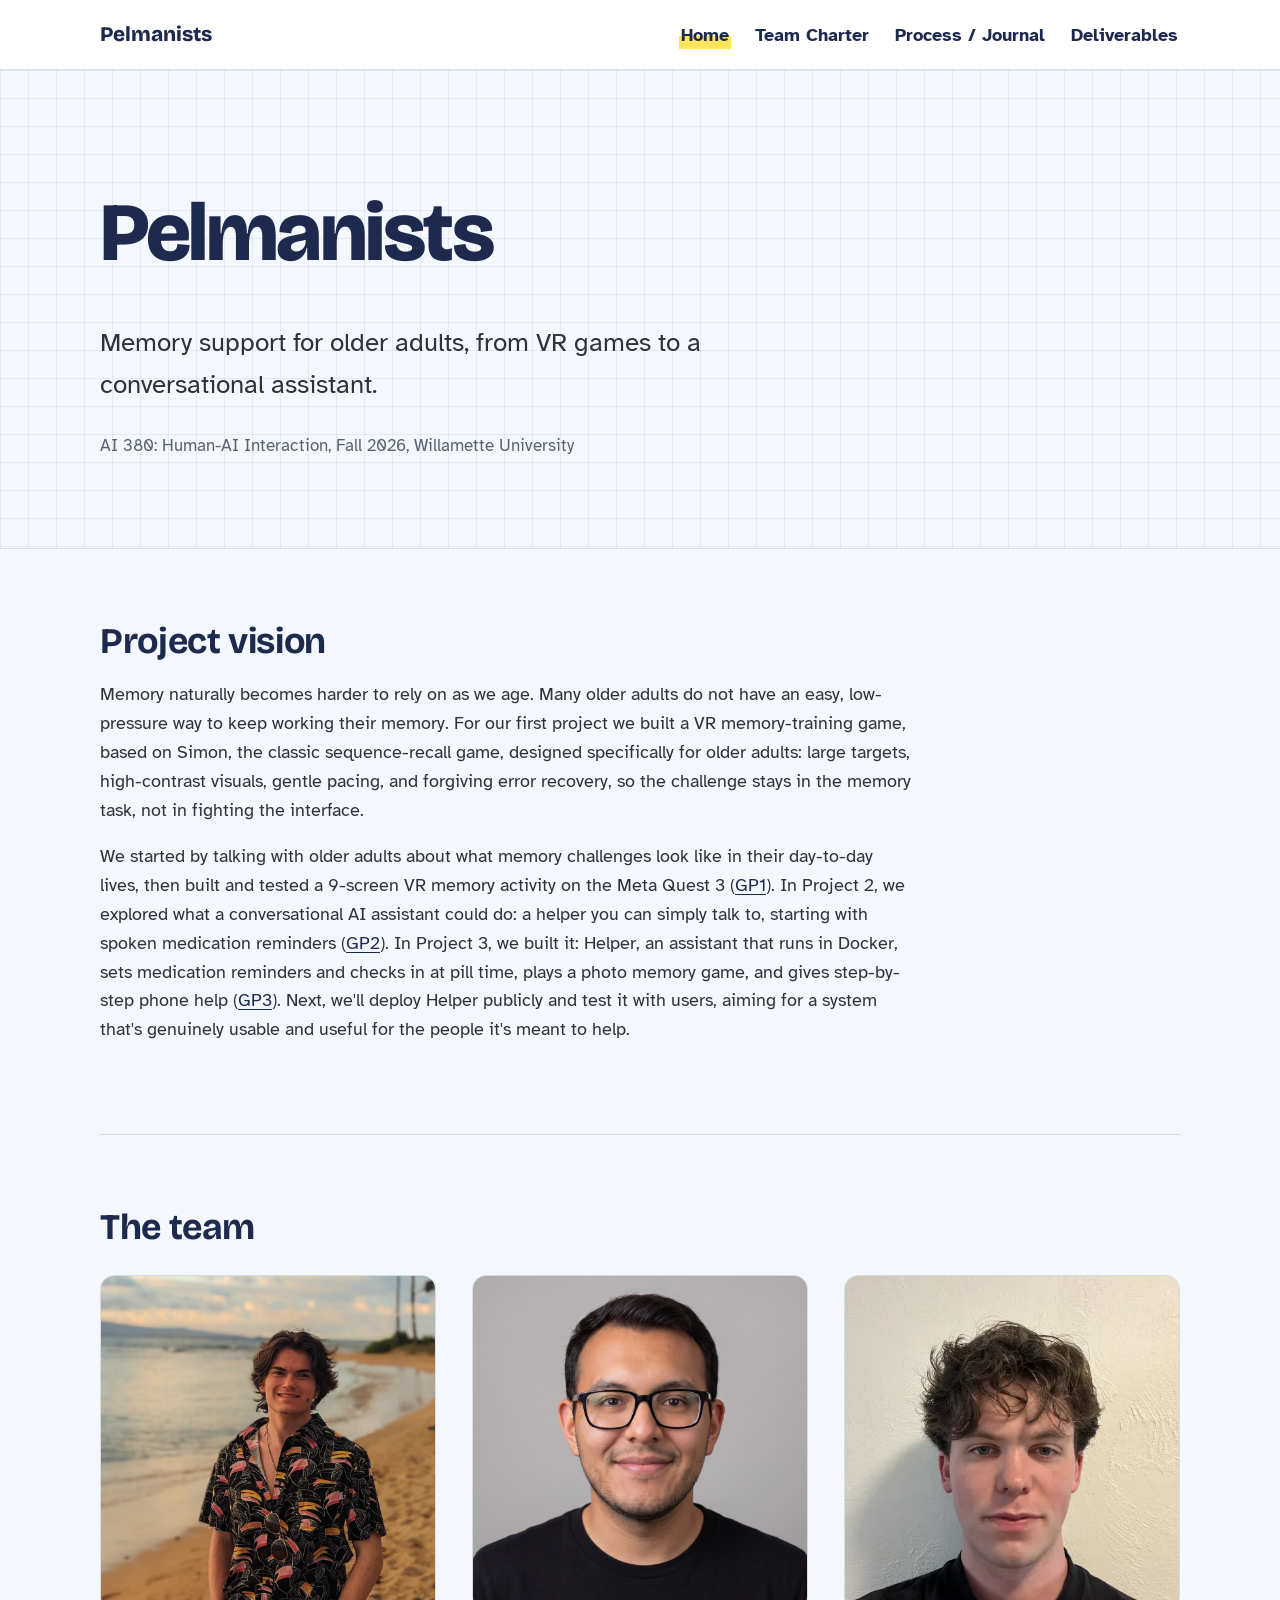
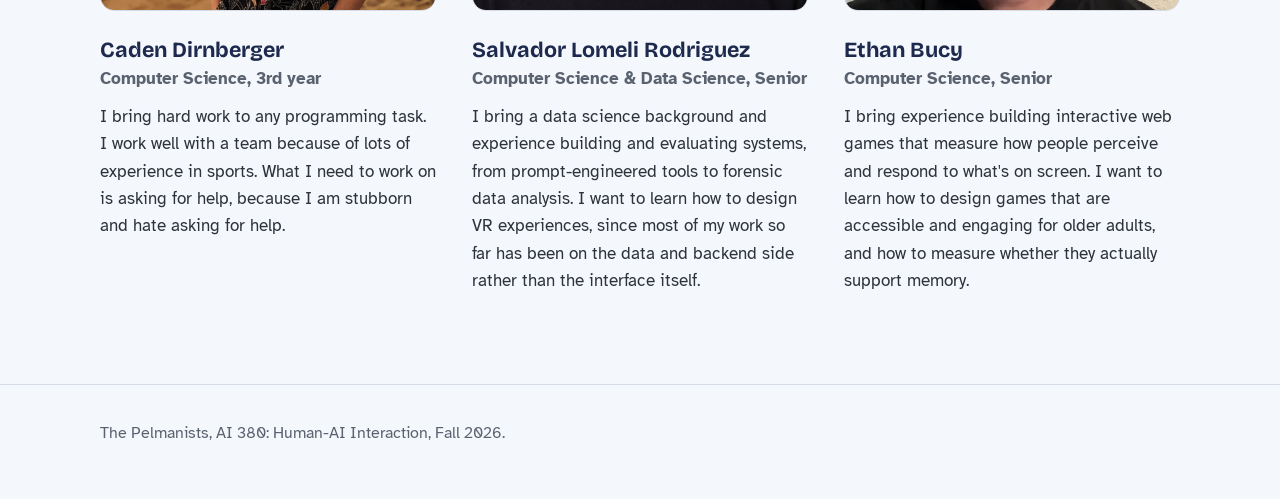
==== commit 05863c5c: "Update project vision and add GP3 details to journal" ====
--- a/index.html
+++ b/index.html
@@ -40,7 +40,7 @@
       <section aria-labelledby="vision-heading">
         <h2 id="vision-heading">Project vision</h2>
         <p>Memory naturally becomes harder to rely on as we age. Many older adults do not have an easy, low-pressure way to keep working their memory. For our first project we built a VR memory-training game, based on Simon, the classic sequence-recall game, designed specifically for older adults: large targets, high-contrast visuals, gentle pacing, and forgiving error recovery, so the challenge stays in the memory task, not in fighting the interface.</p>
-        <p>We started by talking with older adults about what memory challenges look like in their day-to-day lives, then built and tested a 9-screen VR memory activity on the Meta Quest 3 (<a href="gp1.html">GP1</a>). Now, in Project 2, we're exploring what a conversational AI assistant could do: a helper you can simply talk to, starting with ideas like spoken medication reminders (<a href="gp2.html">GP2</a>). Next, we'll build the assistant, deploy it, and test it, aiming for a system that's genuinely usable and useful for the people it's meant to help.</p>
+        <p>We started by talking with older adults about what memory challenges look like in their day-to-day lives, then built and tested a 9-screen VR memory activity on the Meta Quest 3 (<a href="gp1.html">GP1</a>). In Project 2, we explored what a conversational AI assistant could do: a helper you can simply talk to, starting with spoken medication reminders (<a href="gp2.html">GP2</a>). In Project 3, we built it: Helper, an assistant that runs in Docker, sets medication reminders and checks in at pill time, plays a photo memory game, and gives step-by-step phone help (<a href="gp3.html">GP3</a>). Next, we'll deploy Helper publicly and test it with users, aiming for a system that's genuinely usable and useful for the people it's meant to help.</p>
       </section>
 
       <section aria-labelledby="team-heading">
--- a/styles.css
+++ b/styles.css
@@ -194,6 +194,114 @@
 .flow .name { font-weight: 700; color: var(--ink); }
 .flow .loop { grid-column: 2; font-size: 0.9rem; color: var(--muted); }
 
+.architecture {
+  max-width: 920px;
+  margin: 1.5rem 0;
+  padding: 1rem;
+  background: var(--surface);
+  border: 1px solid var(--rule);
+  border-radius: var(--radius-lg);
+}
+.architecture figcaption { margin-bottom: 1rem; color: var(--ink); }
+.architecture-flow,
+.architecture-services {
+  display: grid;
+  grid-template-columns: minmax(150px, 1fr) 8rem minmax(150px, 1fr) 8rem minmax(150px, 1fr);
+  align-items: center;
+  gap: 0.65rem;
+}
+.architecture-services {
+  grid-template-columns: 1fr 8rem 1fr 8rem 1fr;
+  margin-top: 0.85rem;
+}
+.architecture-services::before {
+  content: "";
+  grid-column: 1;
+}
+.arch-node {
+  min-height: 8rem;
+  display: flex;
+  flex-direction: column;
+  justify-content: center;
+  padding: 0.9rem;
+  text-align: center;
+  background: var(--paper);
+  border: 2px solid var(--ink);
+  border-radius: var(--radius-sm);
+}
+.arch-node strong { font-family: var(--font-display); font-size: 1.05rem; color: var(--ink); }
+.arch-node small { margin-top: 0.35rem; color: var(--muted); line-height: 1.35; }
+.arch-kind { margin-bottom: 0.25rem; color: var(--muted); font-size: 0.78rem; }
+.arch-node-storage { grid-column: 3; }
+.arch-node-external { grid-column: 5; }
+.arch-arrow {
+  position: relative;
+  display: grid;
+  place-items: center;
+  height: 2.2rem;
+  border-top: 2px solid var(--ink);
+  color: var(--muted);
+  font-size: 0.75rem;
+  text-align: center;
+}
+.arch-arrow::after {
+  content: "";
+  position: absolute;
+  right: -1px;
+  width: 8px;
+  height: 8px;
+  border-top: 2px solid var(--ink);
+  border-right: 2px solid var(--ink);
+  transform: rotate(45deg);
+}
+.arch-arrow span { position: relative; z-index: 1; background: var(--surface); padding: 0.15rem 0.35rem; }
+.arch-arrow-down {
+  grid-column: 2;
+  height: 5.2rem;
+  border-top: 0;
+  border-left: 2px solid var(--ink);
+  transform: rotate(0deg);
+}
+.arch-arrow-down::after {
+  right: auto;
+  bottom: -1px;
+  left: -5px;
+  transform: rotate(135deg);
+}
+
+@media (max-width: 760px) {
+  .architecture-flow {
+    grid-template-columns: 1fr;
+  }
+  .architecture-flow .arch-arrow {
+    width: 2.2rem;
+    height: 3.5rem;
+    justify-self: center;
+    border-top: 0;
+    border-left: 2px solid var(--ink);
+  }
+  .architecture-flow .arch-arrow::after {
+    right: auto;
+    bottom: -1px;
+    left: -5px;
+    transform: rotate(135deg);
+  }
+  .architecture-services {
+    grid-template-columns: 1fr;
+  }
+  .architecture-services::before { display: none; }
+  .arch-node-storage,
+  .arch-node-external,
+  .architecture-services .arch-arrow {
+    grid-column: 1;
+  }
+  .architecture-services .arch-arrow {
+    width: 2.2rem;
+    height: 3.5rem;
+    justify-self: center;
+  }
+}
+
 .screen-table { min-width: 980px; font-size: 0.92rem; }
 .screen-table td:first-child, .screen-table th:first-child { white-space: nowrap; }
 .screen-table ul { margin: 0; padding-left: 1rem; }
